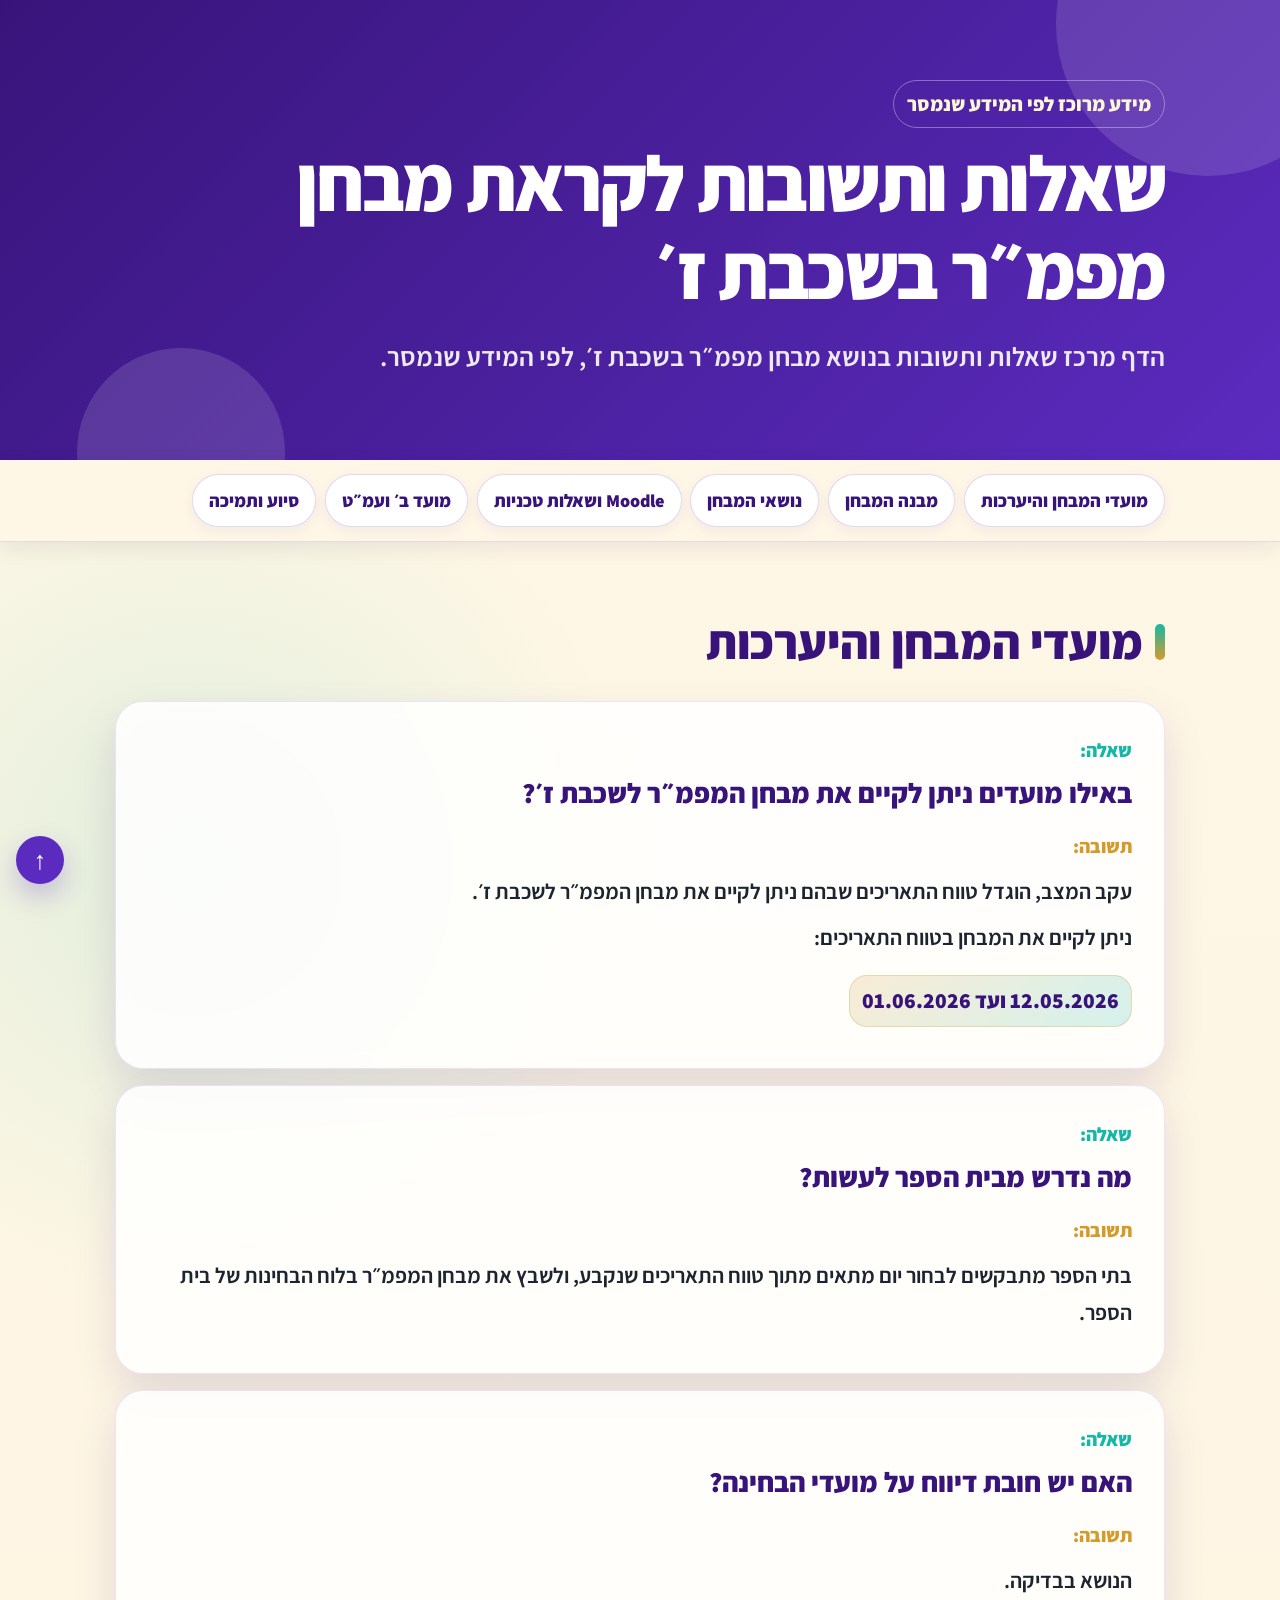
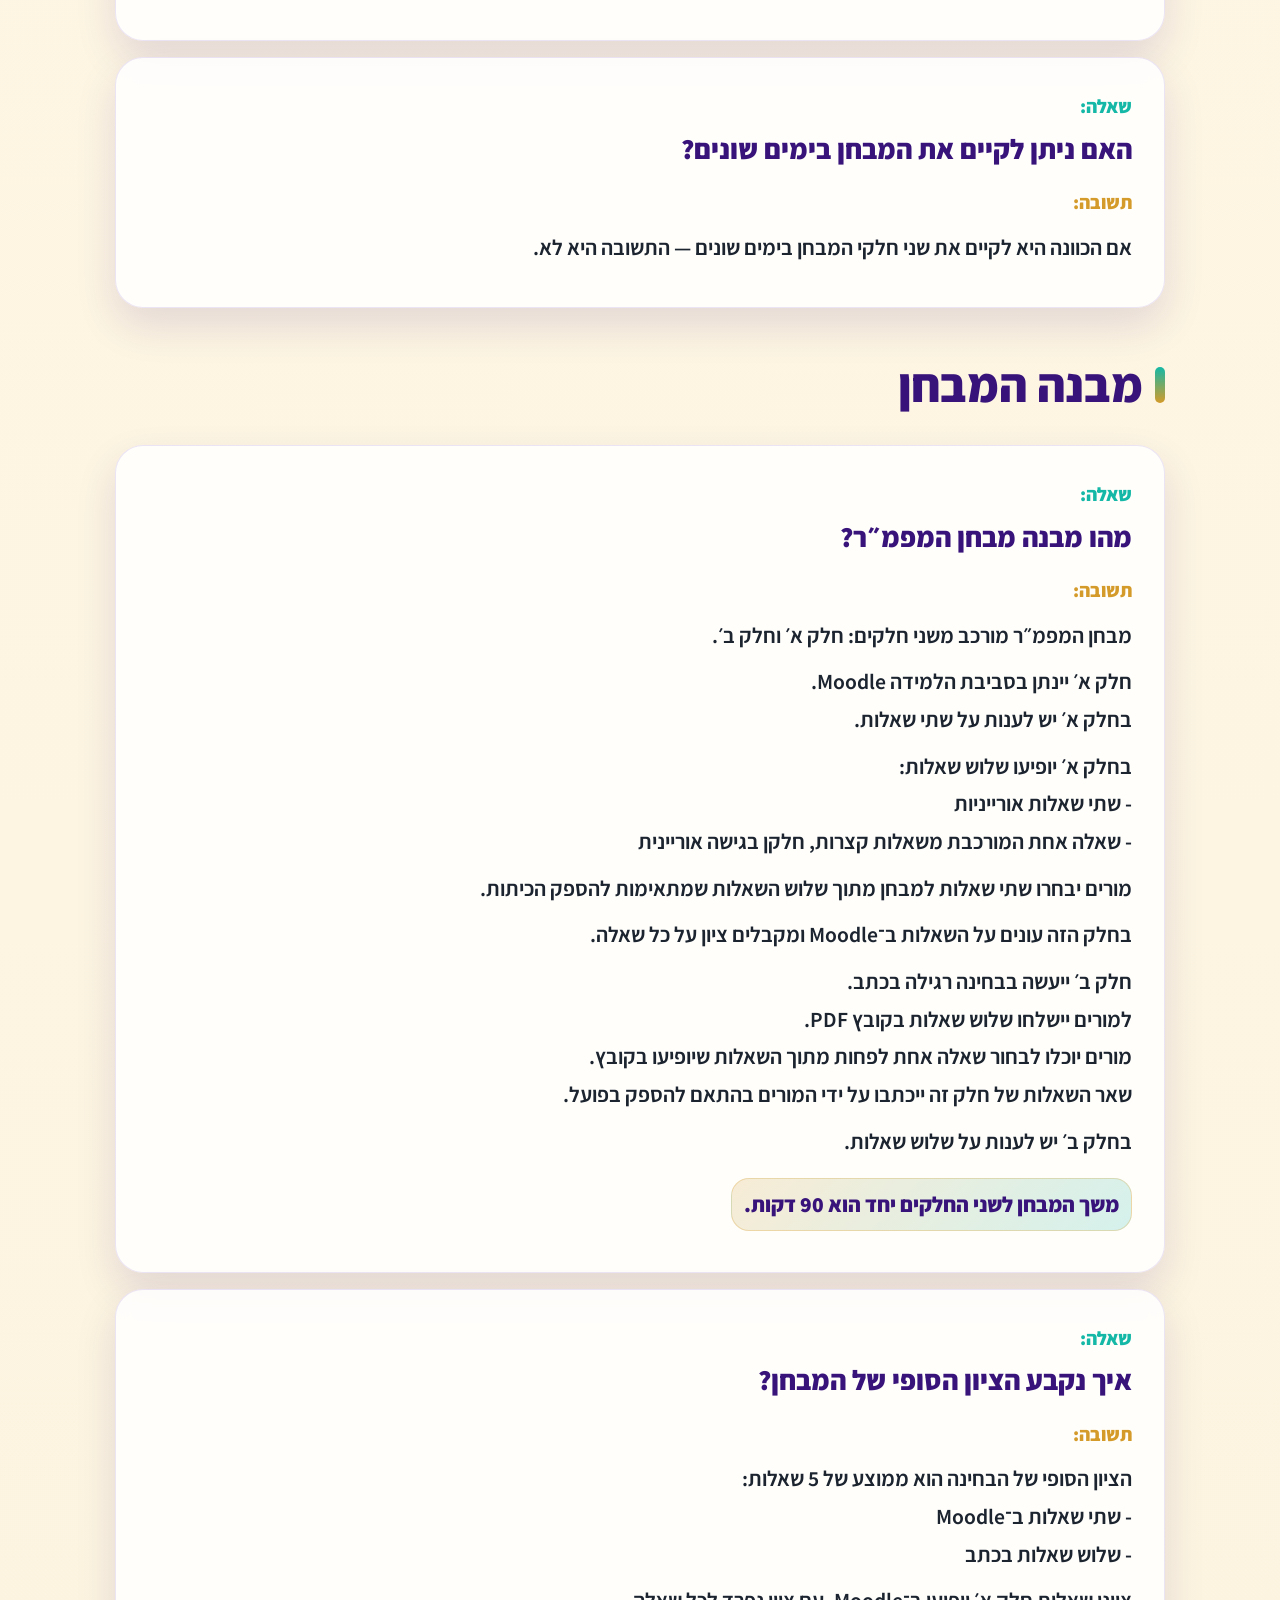
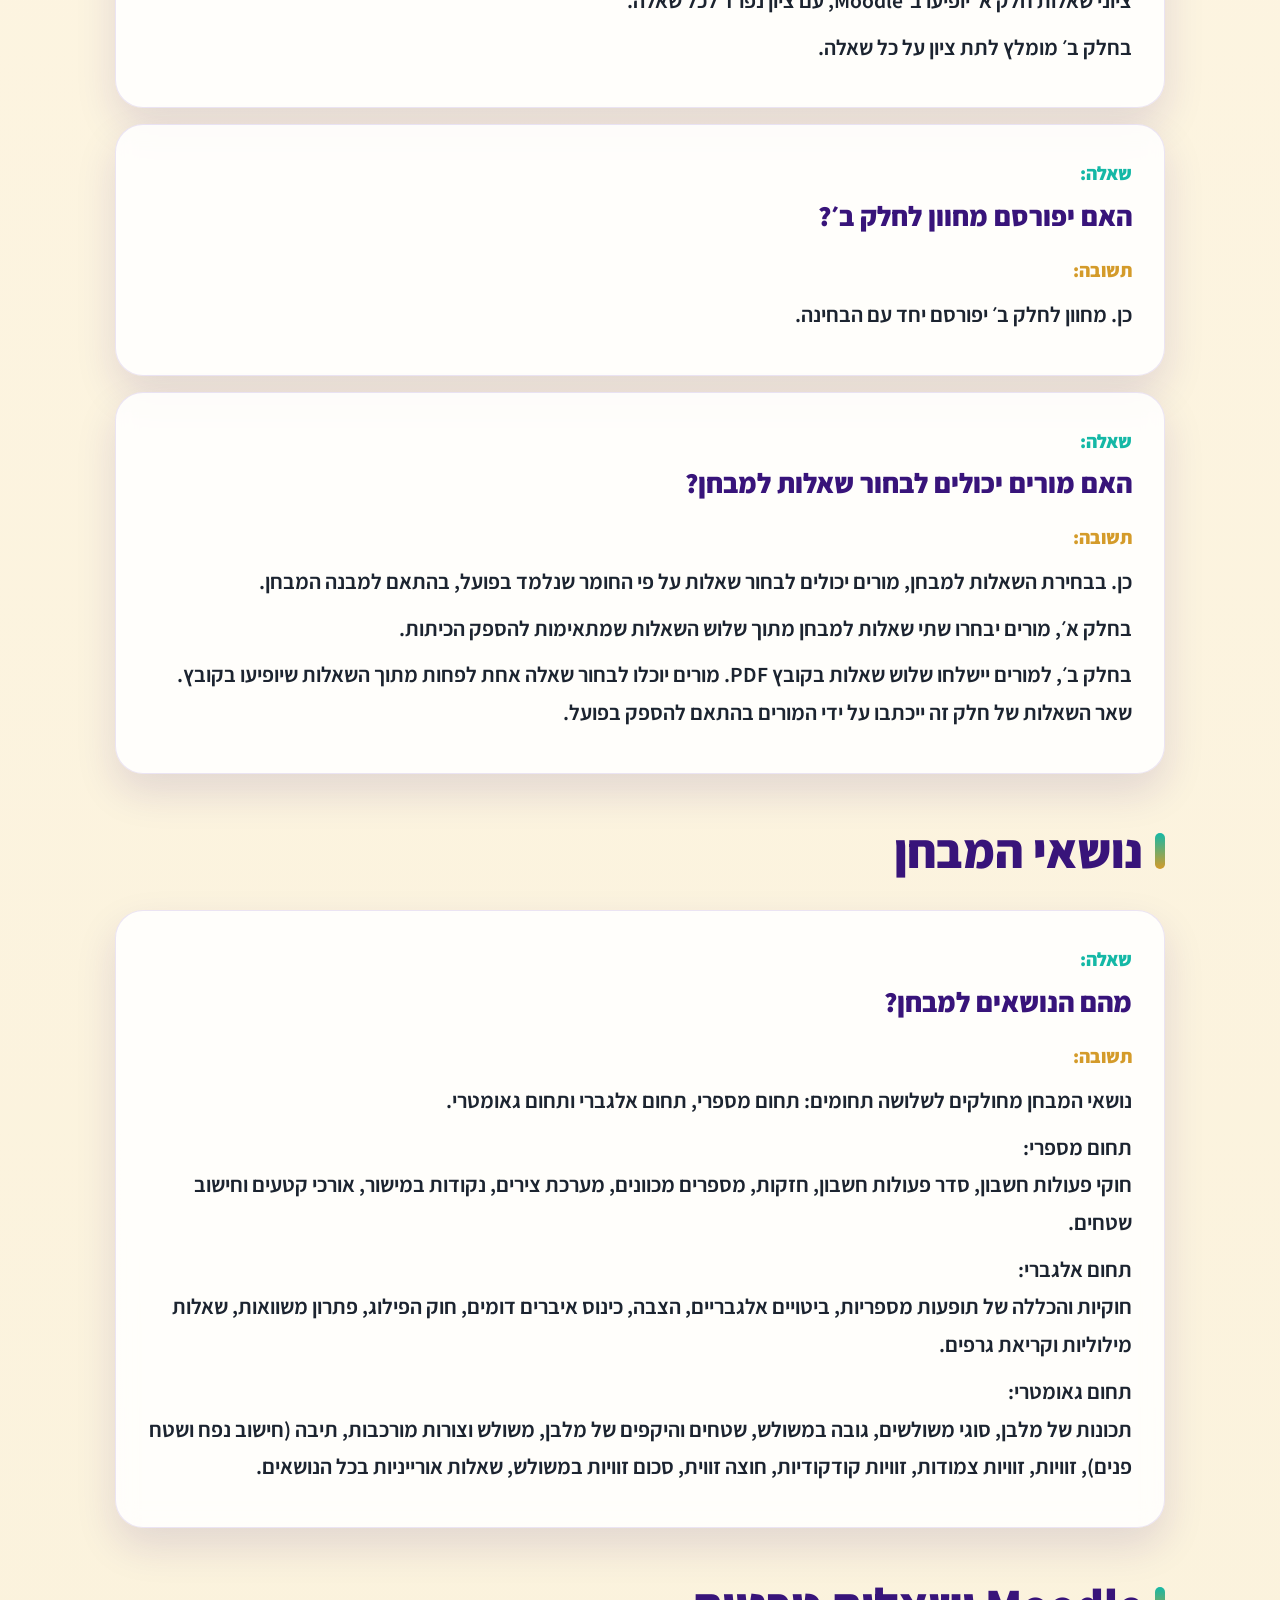
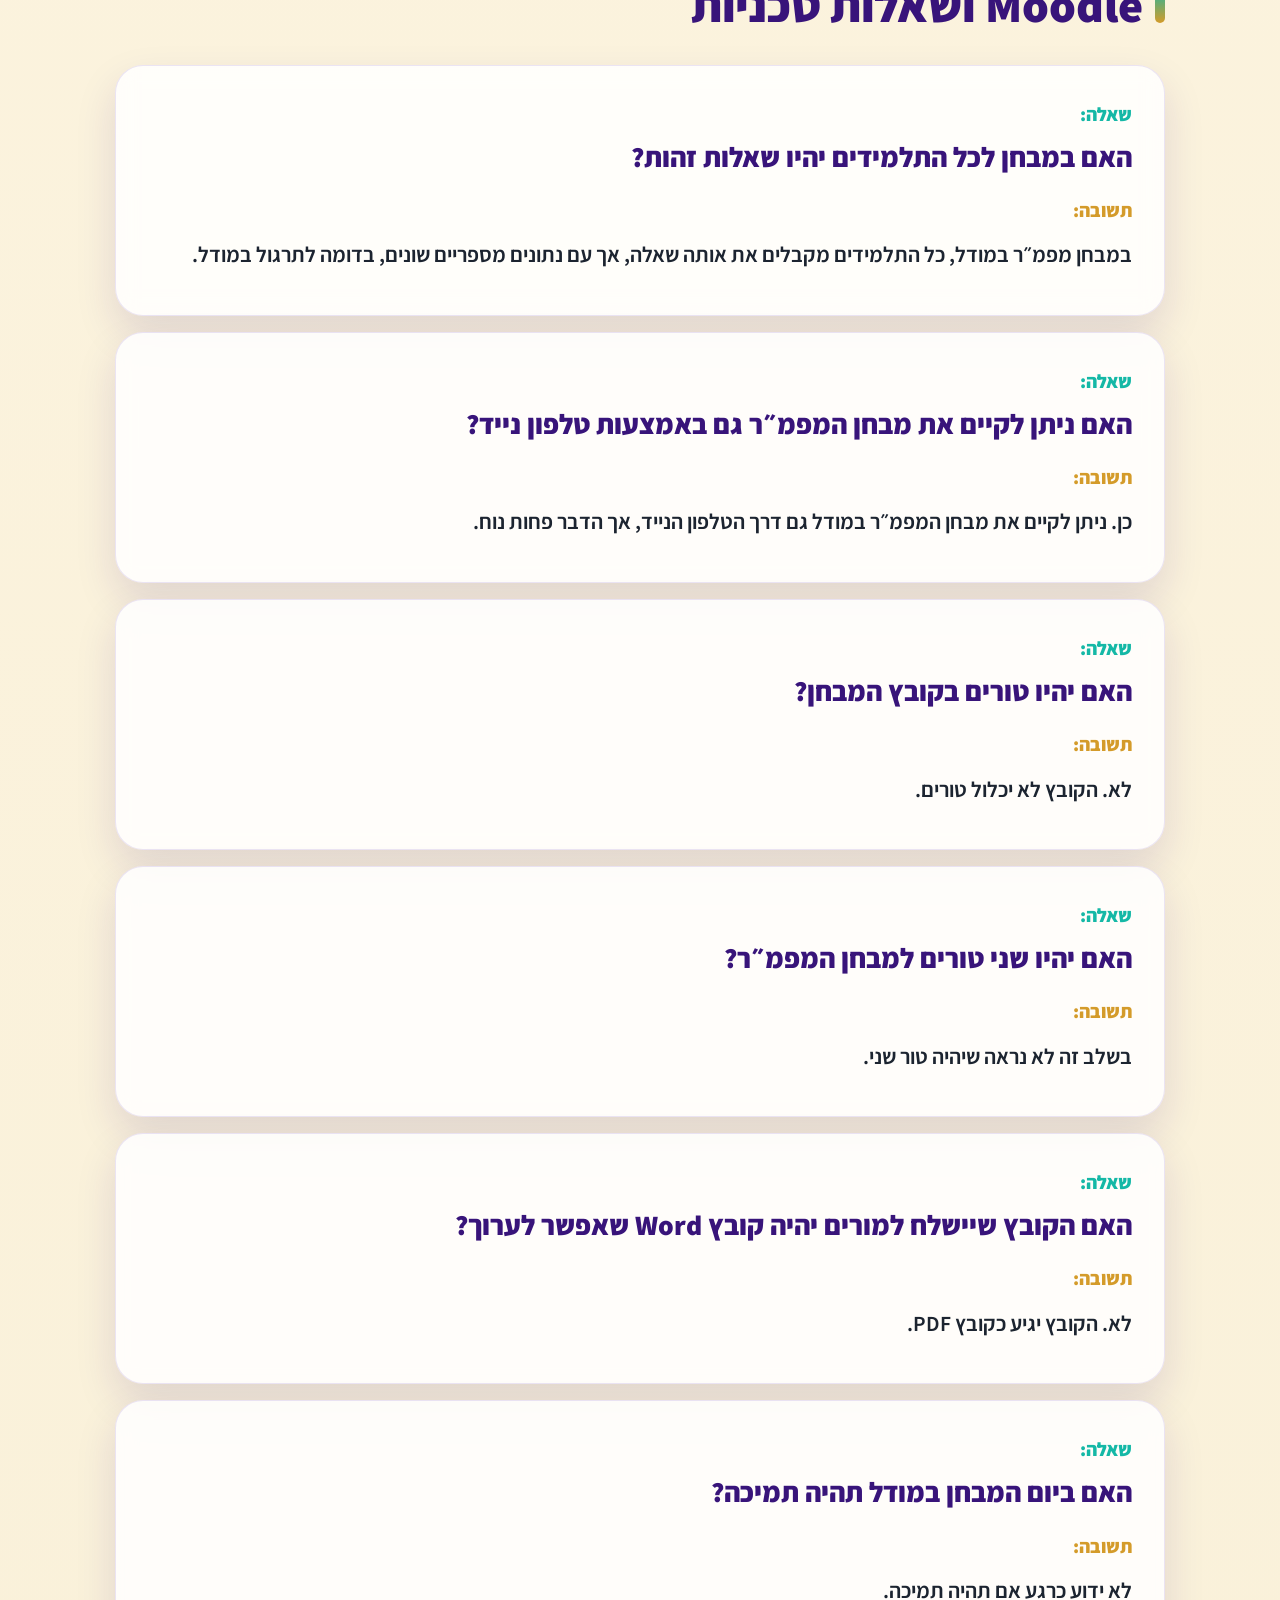
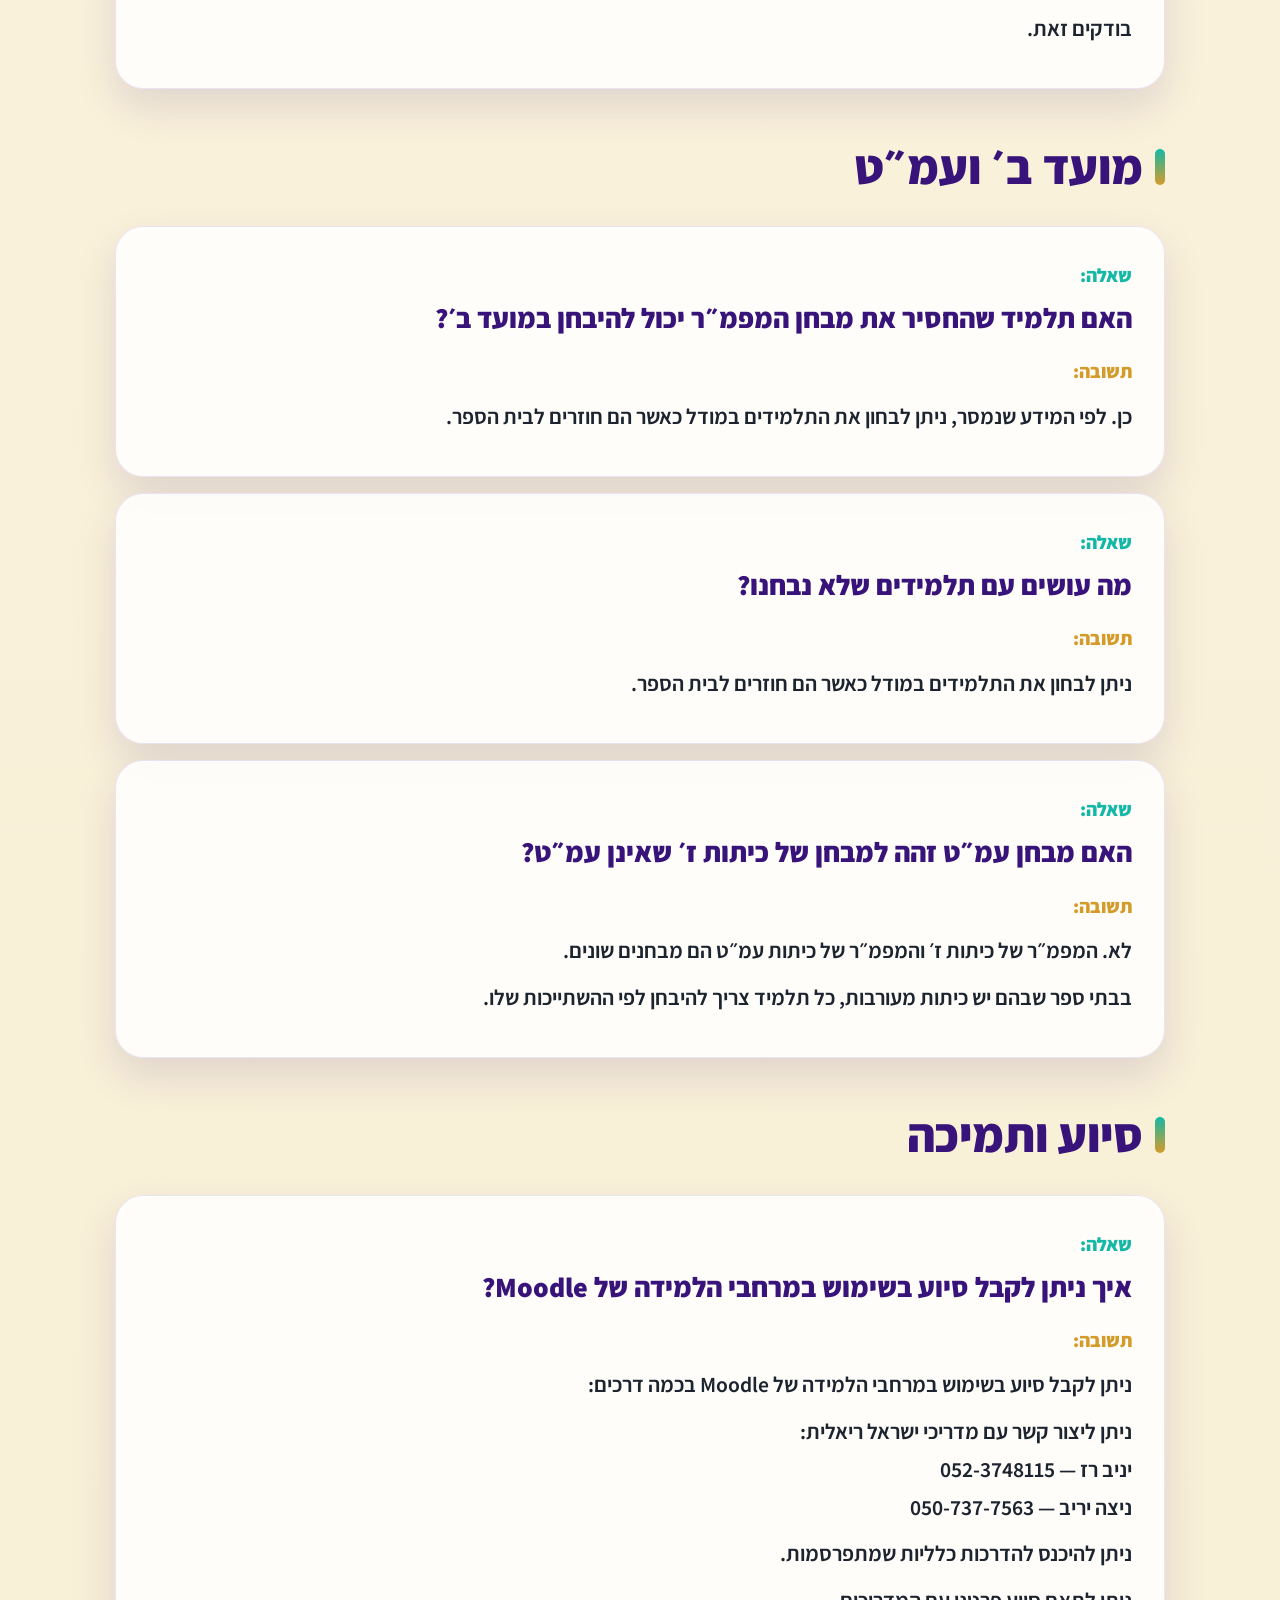
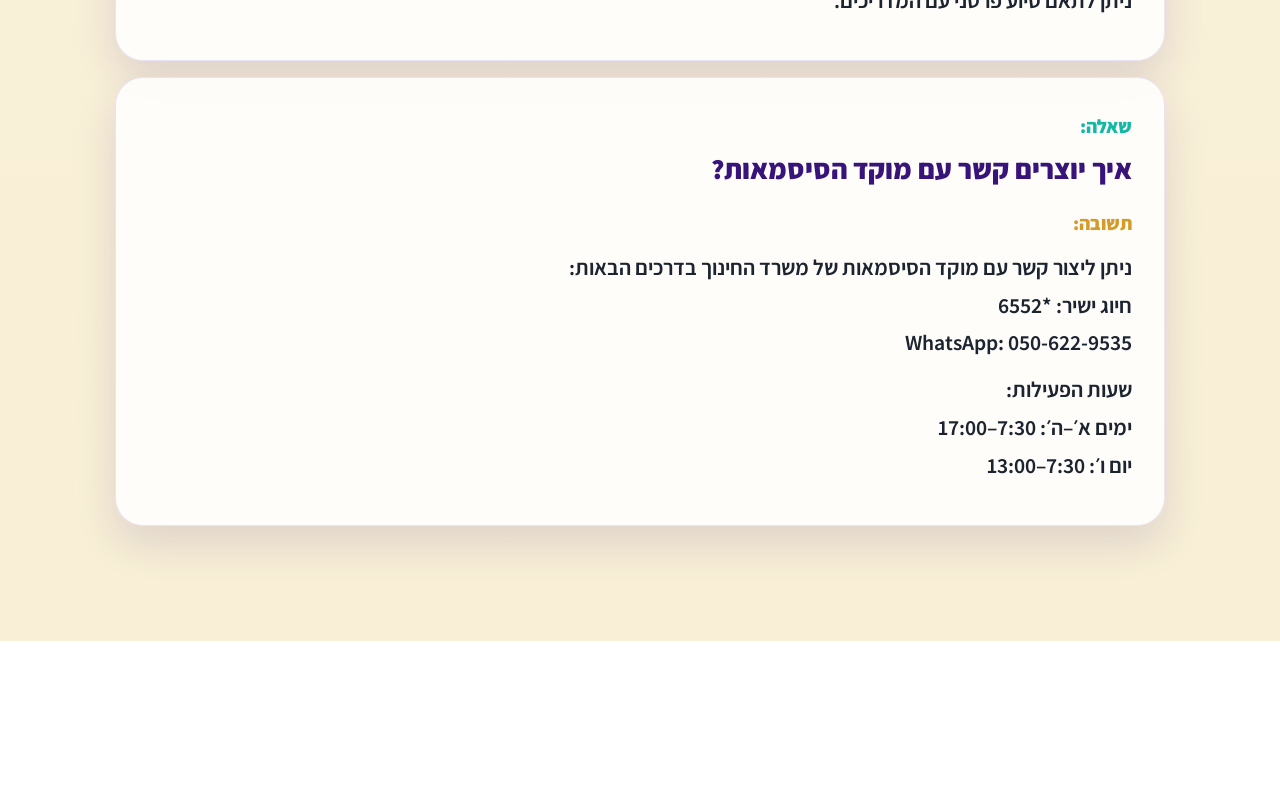
==== index.html @ 1834f1bc "Add root redirect to Mifmar QA page" ====
<!doctype html>
<html lang="he" dir="rtl">
<head>
<meta charset="utf-8">
<meta name="viewport" content="width=device-width, initial-scale=1">
<meta http-equiv="refresh" content="0; url=./mifmar-z-qa/">
<title>שאלות ותשובות לקראת מבחן מפמ״ר בשכבת ז׳</title>
<style>
body{margin:0;min-height:100vh;display:grid;place-items:center;direction:rtl;text-align:center;font-family:Assistant,Heebo,Arial,sans-serif;background:#fff7e6;color:#1c2430;padding:2rem}a{color:#5b2bbf;font-weight:900;font-size:1.4rem}h1{color:#5b2bbf;font-size:clamp(2rem,7vw,4rem)}
</style>
</head>
<body>
<main>
<h1>שאלות ותשובות לקראת מבחן מפמ״ר בשכבת ז׳</h1>
<p><a href="./mifmar-z-qa/">לחצו לפתיחת הדף</a></p>
</main>
</body>
</html>
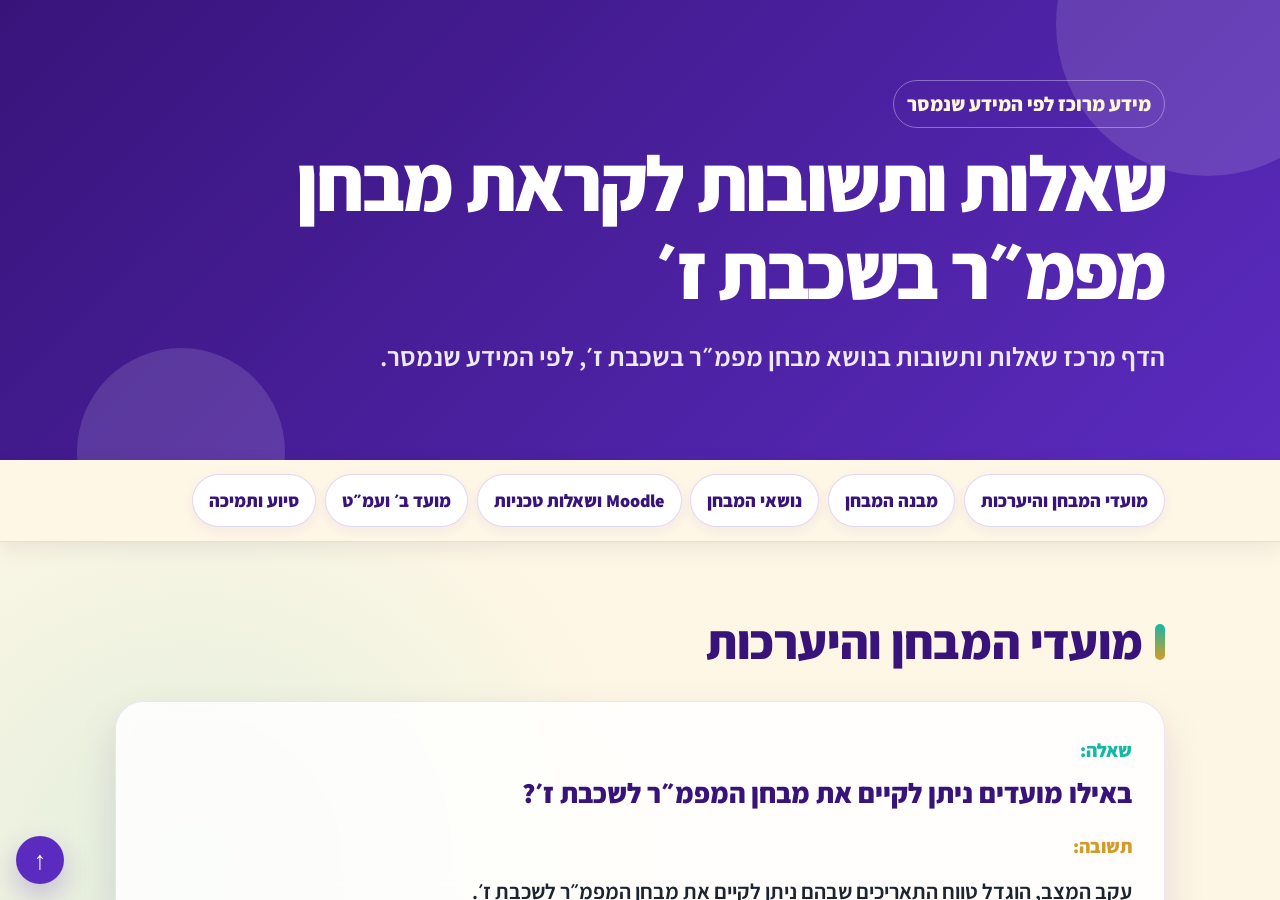
==== commit b4693bac: "Point root page to standalone Mifmar QA page" ====
--- a/index.html
+++ b/index.html
@@ -3,7 +3,7 @@
 <head>
 <meta charset="utf-8">
 <meta name="viewport" content="width=device-width, initial-scale=1">
-<meta http-equiv="refresh" content="0; url=./mifmar-z-qa/">
+<meta http-equiv="refresh" content="0; url=./mifmar-z-qa.html">
 <title>שאלות ותשובות לקראת מבחן מפמ״ר בשכבת ז׳</title>
 <style>
 body{margin:0;min-height:100vh;display:grid;place-items:center;direction:rtl;text-align:center;font-family:Assistant,Heebo,Arial,sans-serif;background:#fff7e6;color:#1c2430;padding:2rem}a{color:#5b2bbf;font-weight:900;font-size:1.4rem}h1{color:#5b2bbf;font-size:clamp(2rem,7vw,4rem)}
@@ -12,7 +12,7 @@
 <body>
 <main>
 <h1>שאלות ותשובות לקראת מבחן מפמ״ר בשכבת ז׳</h1>
-<p><a href="./mifmar-z-qa/">לחצו לפתיחת הדף</a></p>
+<p><a href="./mifmar-z-qa.html">לחצו לפתיחת הדף</a></p>
 </main>
 </body>
 </html>
